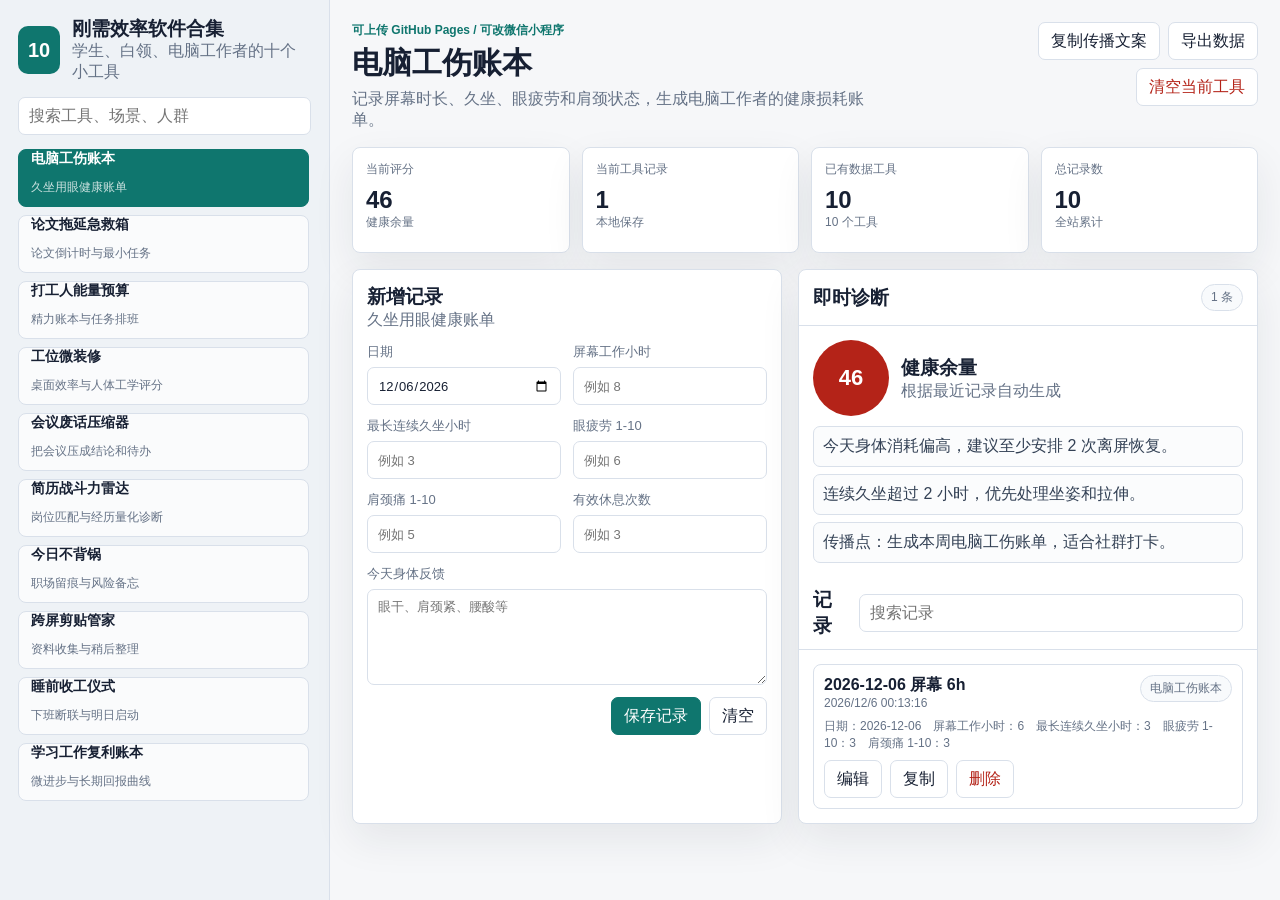
==== index.html @ 574b4677 "Build ten must-have productivity apps" ====
<!doctype html>
<html lang="zh-CN">
<head>
  <meta charset="utf-8">
  <meta name="viewport" content="width=device-width, initial-scale=1">
  <title>刚需效率软件合集</title>
  <link rel="stylesheet" href="styles.css">
</head>
<body>
  <div class="shell">
    <aside class="side">
      <div class="brand">
        <div class="mark">10</div>
        <div>
          <h1>刚需效率软件合集</h1>
          <p>学生、白领、电脑工作者的十个小工具</p>
        </div>
      </div>
      <div class="searchbox">
        <input id="appSearch" placeholder="搜索工具、场景、人群">
      </div>
      <nav id="appNav" class="app-nav"></nav>
    </aside>

    <main class="main">
      <section class="hero">
        <div>
          <p class="eyebrow">可上传 GitHub Pages / 可改微信小程序</p>
          <h2 id="appTitle">加载中</h2>
          <p id="appDesc" class="lead"></p>
        </div>
        <div class="hero-actions">
          <button id="copyReportBtn">复制传播文案</button>
          <button id="exportBtn">导出数据</button>
          <button id="clearBtn" class="danger">清空当前工具</button>
        </div>
      </section>

      <section id="metrics" class="metrics"></section>

      <section class="workbench">
        <form id="entryForm" class="panel form-panel"></form>
        <div class="panel result-panel">
          <div class="panel-head">
            <h3>即时诊断</h3>
            <span id="recordCount" class="pill">0 条</span>
          </div>
          <div id="insight" class="insight"></div>
          <div class="panel-head compact">
            <h3>记录</h3>
            <input id="recordSearch" placeholder="搜索记录">
          </div>
          <div id="records" class="records"></div>
        </div>
      </section>
    </main>
  </div>
  <div id="toast" class="toast"></div>
  <script src="app.js"></script>
</body>
</html>
---- styles.css ----
:root {
  --bg: #f6f7f9;
  --panel: #ffffff;
  --text: #172033;
  --muted: #657286;
  --line: #d9e0ea;
  --brand: #0f766e;
  --brand-dark: #0b5f59;
  --danger: #b42318;
  --warn: #b45309;
  --ok: #087443;
  --shadow: 0 16px 40px rgba(23, 32, 51, .08);
  font-family: "Segoe UI", "Microsoft YaHei", Arial, sans-serif;
}

* { box-sizing: border-box; }
body {
  margin: 0;
  min-width: 320px;
  background: var(--bg);
  color: var(--text);
}
button, input, select, textarea { font: inherit; }
button {
  min-height: 38px;
  border: 1px solid var(--line);
  border-radius: 7px;
  background: var(--panel);
  color: var(--text);
  padding: 0 12px;
  cursor: pointer;
}
button:hover { border-color: #9aa8ba; }
button.primary { background: var(--brand); color: #fff; border-color: var(--brand); }
button.primary:hover { background: var(--brand-dark); }
button.danger { color: var(--danger); }
input, select, textarea {
  width: 100%;
  min-height: 38px;
  border: 1px solid var(--line);
  border-radius: 7px;
  padding: 8px 10px;
  background: #fff;
  color: var(--text);
}
textarea { min-height: 96px; resize: vertical; }
label { display: grid; gap: 6px; color: var(--muted); font-size: 13px; }
h1, h2, h3, p { margin: 0; }
.shell {
  display: grid;
  grid-template-columns: 330px minmax(0, 1fr);
  min-height: 100vh;
}
.side {
  border-right: 1px solid var(--line);
  background: #eef2f6;
  padding: 18px;
  display: grid;
  align-content: start;
  gap: 14px;
}
.brand {
  display: flex;
  gap: 12px;
  align-items: center;
}
.mark {
  width: 48px;
  height: 48px;
  border-radius: 10px;
  display: grid;
  place-items: center;
  background: var(--brand);
  color: #fff;
  font-weight: 800;
  font-size: 20px;
}
.brand h1 { font-size: 19px; line-height: 1.2; }
.brand p, .lead, .muted { color: var(--muted); }
.searchbox { position: sticky; top: 12px; z-index: 2; }
.app-nav {
  display: grid;
  gap: 8px;
  max-height: calc(100vh - 145px);
  overflow: auto;
  padding-right: 2px;
}
.nav-item {
  text-align: left;
  border-radius: 8px;
  min-height: 58px;
  display: grid;
  gap: 2px;
  background: rgba(255,255,255,.72);
}
.nav-item strong { display: block; font-size: 14px; }
.nav-item span { display: block; font-size: 12px; color: var(--muted); }
.nav-item.active {
  background: var(--brand);
  color: #fff;
  border-color: var(--brand);
}
.nav-item.active span { color: rgba(255,255,255,.78); }
.main {
  padding: 22px;
  display: grid;
  align-content: start;
  gap: 16px;
}
.hero {
  display: flex;
  justify-content: space-between;
  gap: 18px;
  align-items: flex-start;
}
.eyebrow {
  font-size: 12px;
  color: var(--brand);
  font-weight: 700;
  margin-bottom: 6px;
}
.hero h2 {
  font-size: 30px;
  line-height: 1.2;
  margin-bottom: 8px;
}
.hero-actions {
  display: flex;
  flex-wrap: wrap;
  gap: 8px;
  justify-content: flex-end;
}
.metrics {
  display: grid;
  grid-template-columns: repeat(4, minmax(150px, 1fr));
  gap: 12px;
}
.metric {
  background: var(--panel);
  border: 1px solid var(--line);
  border-radius: 8px;
  padding: 13px;
  box-shadow: var(--shadow);
}
.metric span { display: block; font-size: 12px; color: var(--muted); margin-bottom: 8px; }
.metric b { font-size: 24px; }
.workbench {
  display: grid;
  grid-template-columns: minmax(310px, 430px) minmax(0, 1fr);
  gap: 16px;
}
.panel {
  background: var(--panel);
  border: 1px solid var(--line);
  border-radius: 8px;
  box-shadow: var(--shadow);
}
.form-panel {
  padding: 14px;
  display: grid;
  gap: 12px;
  align-content: start;
}
.form-grid {
  display: grid;
  grid-template-columns: 1fr 1fr;
  gap: 12px;
}
.full { grid-column: 1 / -1; }
.panel-head {
  display: flex;
  justify-content: space-between;
  align-items: center;
  gap: 12px;
  padding: 14px;
  border-bottom: 1px solid var(--line);
}
.panel-head.compact { padding: 10px 14px; }
.pill {
  border: 1px solid var(--line);
  border-radius: 999px;
  padding: 4px 9px;
  font-size: 12px;
  color: var(--muted);
  background: #f8fafc;
}
.insight {
  padding: 14px;
  display: grid;
  gap: 10px;
}
.score {
  display: flex;
  align-items: center;
  gap: 12px;
}
.score-ring {
  width: 76px;
  height: 76px;
  border-radius: 50%;
  display: grid;
  place-items: center;
  font-weight: 800;
  font-size: 22px;
  color: #fff;
  background: var(--brand);
}
.advice {
  display: grid;
  gap: 7px;
  color: #334155;
}
.advice div {
  border: 1px solid var(--line);
  background: #fbfcfd;
  padding: 9px;
  border-radius: 7px;
}
.records {
  display: grid;
  gap: 10px;
  padding: 14px;
  max-height: 460px;
  overflow: auto;
}
.record {
  border: 1px solid var(--line);
  border-radius: 8px;
  padding: 10px;
  display: grid;
  gap: 8px;
}
.record-top {
  display: flex;
  justify-content: space-between;
  gap: 10px;
  align-items: flex-start;
}
.record-title { font-weight: 700; }
.record-meta { color: var(--muted); font-size: 12px; }
.record-actions { display: flex; gap: 8px; flex-wrap: wrap; }
.empty {
  text-align: center;
  color: var(--muted);
  padding: 30px 10px;
}
.toast {
  position: fixed;
  right: 18px;
  bottom: 18px;
  max-width: min(360px, calc(100vw - 36px));
  padding: 10px 12px;
  border-radius: 8px;
  color: #fff;
  background: #111827;
  opacity: 0;
  transform: translateY(10px);
  transition: .18s ease;
  pointer-events: none;
}
.toast.show { opacity: 1; transform: translateY(0); }
@media (max-width: 1100px) {
  .shell { grid-template-columns: 1fr; }
  .side { border-right: 0; border-bottom: 1px solid var(--line); }
  .app-nav { grid-template-columns: repeat(2, minmax(0, 1fr)); max-height: none; }
  .workbench { grid-template-columns: 1fr; }
}
@media (max-width: 760px) {
  .main, .side { padding: 12px; }
  .hero { flex-direction: column; }
  .hero h2 { font-size: 24px; }
  .metrics { grid-template-columns: 1fr 1fr; }
  .form-grid, .app-nav { grid-template-columns: 1fr; }
}
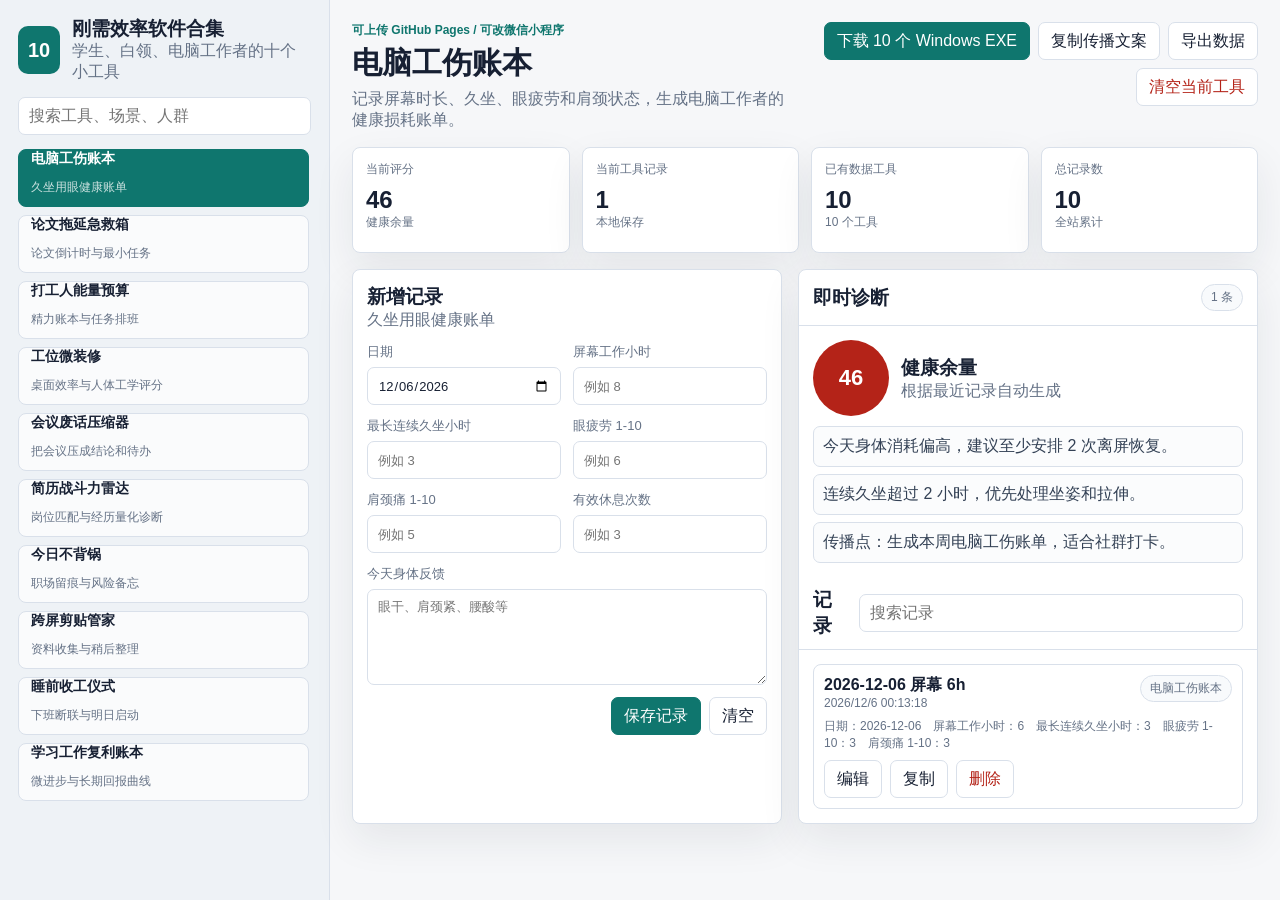
==== commit b83c8cde: "Add native Windows exe downloads and docs" ====
--- a/index.html
+++ b/index.html
@@ -30,6 +30,7 @@
           <p id="appDesc" class="lead"></p>
         </div>
         <div class="hero-actions">
+          <a class="download-link" href="native-exes/">下载 10 个 Windows EXE</a>
           <button id="copyReportBtn">复制传播文案</button>
           <button id="exportBtn">导出数据</button>
           <button id="clearBtn" class="danger">清空当前工具</button>
--- a/styles.css
+++ b/styles.css
@@ -30,6 +30,17 @@
   padding: 0 12px;
   cursor: pointer;
 }
+a.download-link {
+  min-height: 38px;
+  border: 1px solid var(--brand);
+  border-radius: 7px;
+  background: var(--brand);
+  color: #fff;
+  padding: 0 12px;
+  display: inline-flex;
+  align-items: center;
+  text-decoration: none;
+}
 button:hover { border-color: #9aa8ba; }
 button.primary { background: var(--brand); color: #fff; border-color: var(--brand); }
 button.primary:hover { background: var(--brand-dark); }
